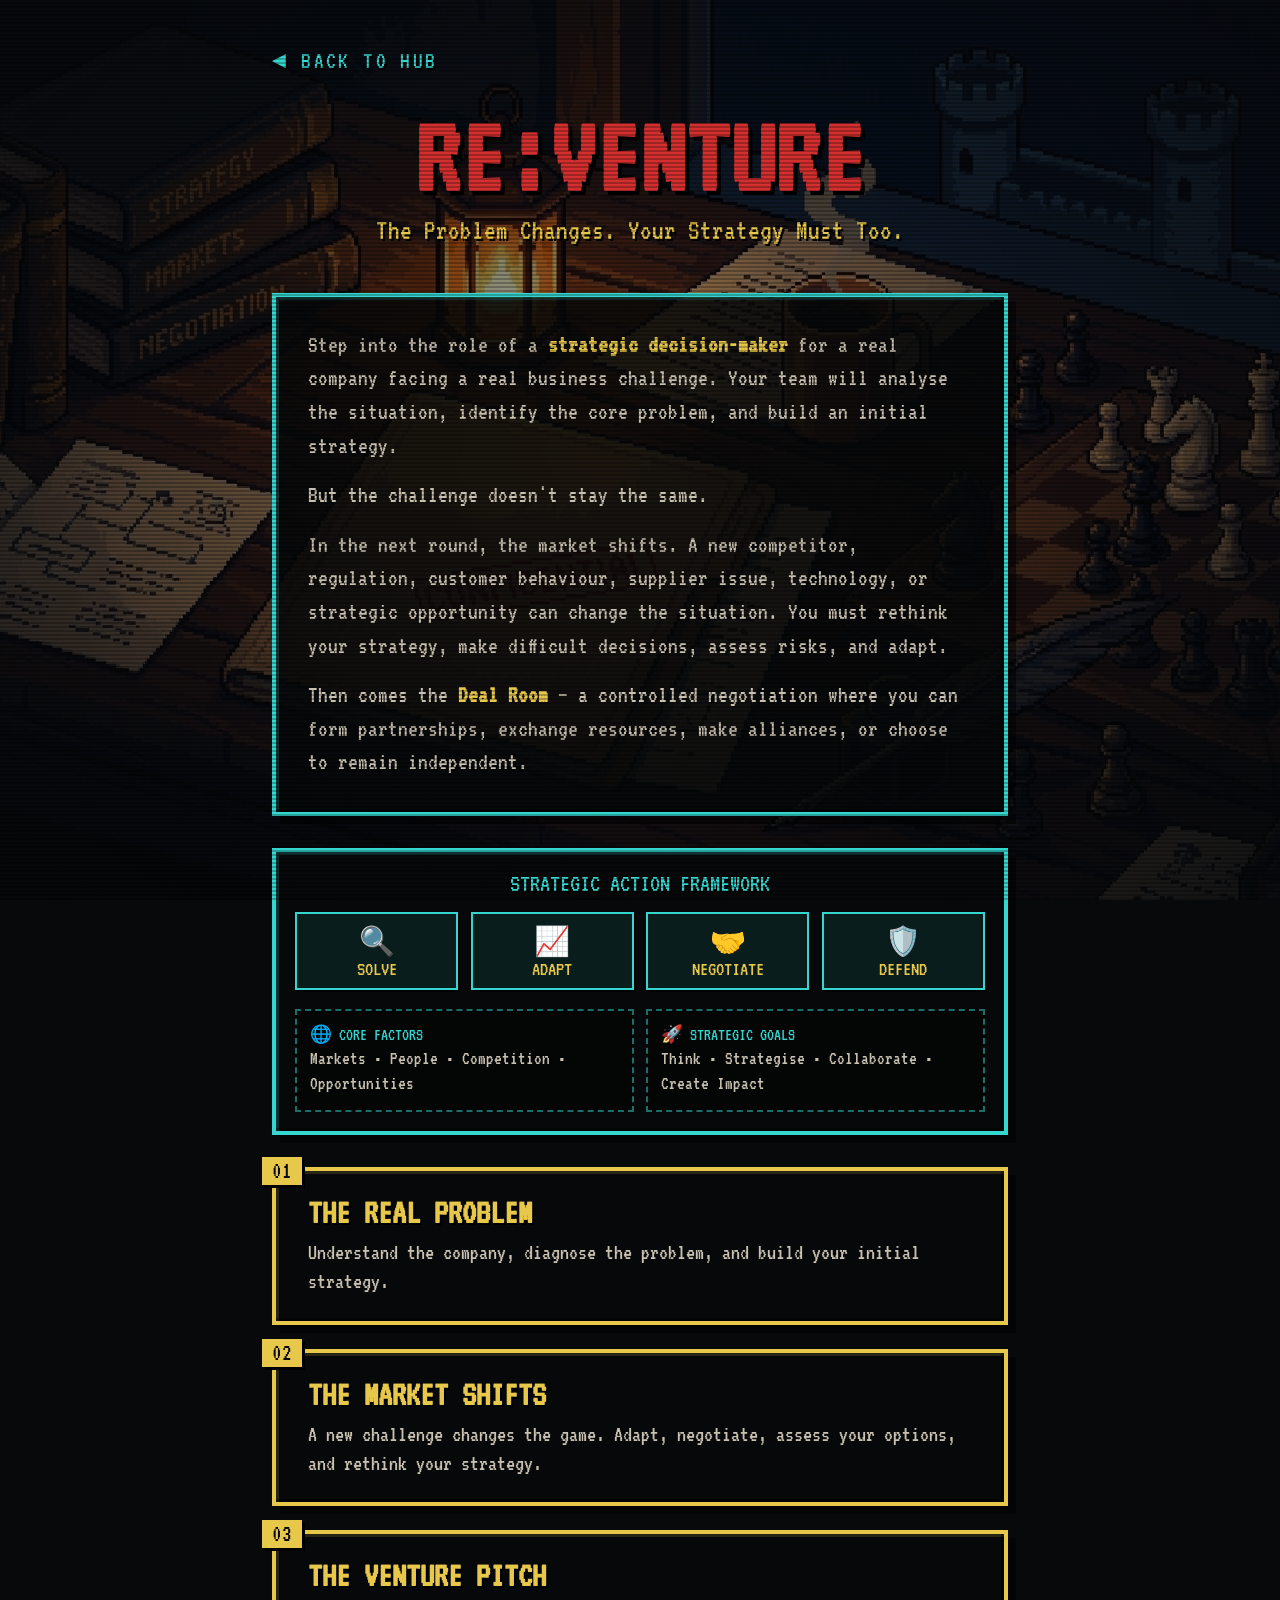
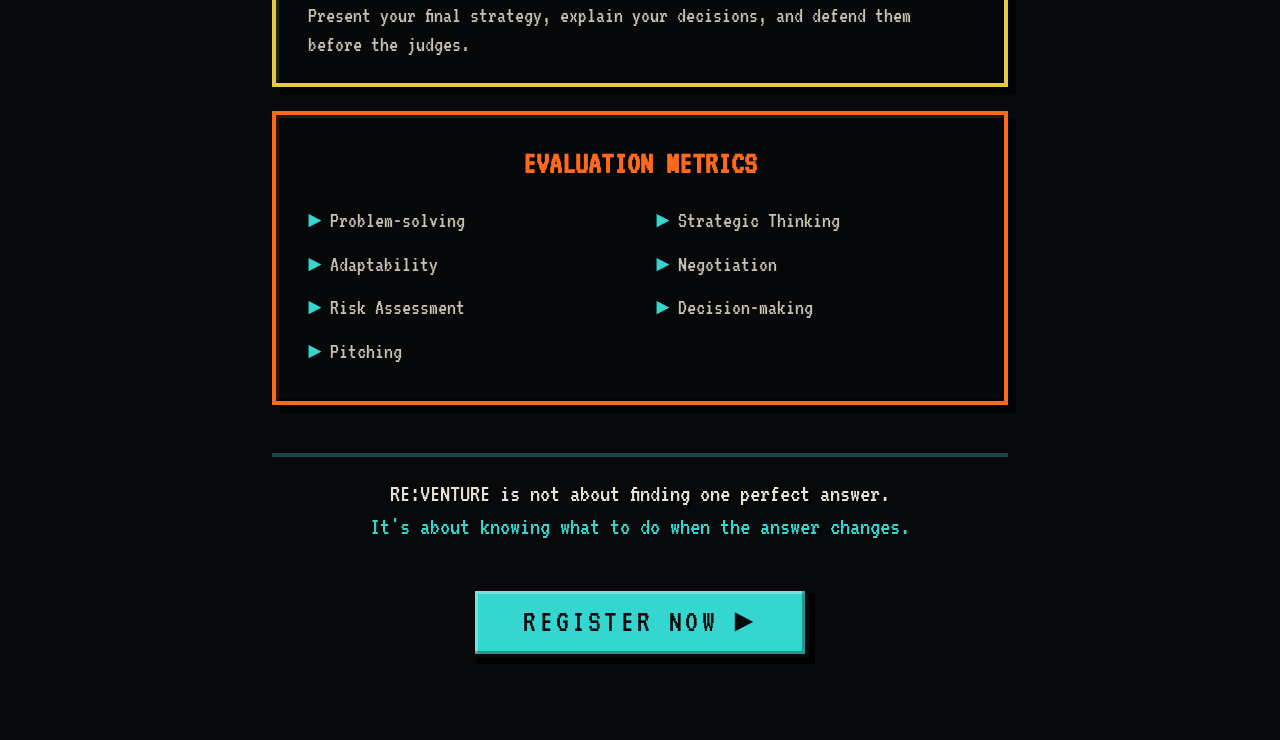
==== reventure.html @ 0a866004 "Clean up animations based on feedback: remove floating biz icons, switch Gazette intro to flip and r" ====
<!DOCTYPE html>
<html lang="en">
<head>
  <meta charset="UTF-8">
  <meta name="viewport" content="width=device-width, initial-scale=1.0">
  <title>RE:VENTURE | IGNITION 1.0</title>
  <link rel="preconnect" href="https://fonts.googleapis.com">
  <link rel="preconnect" href="https://fonts.gstatic.com" crossorigin>
  <link href="https://fonts.googleapis.com/css2?family=VT323&family=Space+Mono:wght@400;700&display=swap" rel="stylesheet">
  <style>
    * { box-sizing: border-box; margin: 0; padding: 0; }

    body {
      background-color: #07090A;
      color: #E6E1D1;
      font-family: 'VT323', monospace;
      min-height: 100vh;
      overflow-x: hidden;
      /* Full pixel art desk as background */
      background-image: url('assets/images/reventure-bg.jpg');
      background-size: cover;
      background-position: center;
      background-repeat: no-repeat;
      background-attachment: fixed;
      image-rendering: pixelated;
    }

    /* Scanline overlay on the whole page */
    body::after {
      content: "";
      position: fixed;
      top: 0; left: 0;
      width: 100vw; height: 100vh;
      background: linear-gradient(rgba(18,16,16,0) 50%, rgba(0,0,0,0.25) 50%);
      background-size: 100% 4px;
      pointer-events: none;
      z-index: 999;
    }

    /* Dark overlay so text is readable over the pixel art */
    .page-overlay {
      position: fixed;
      top: 0; left: 0;
      width: 100vw; height: 100vh;
      background: radial-gradient(ellipse at center, rgba(7,9,10,0.3) 0%, rgba(7,9,10,0.85) 100%);
      z-index: 0;
      pointer-events: none;
    }

    .page-content {
      position: relative;
      z-index: 10;
      max-width: 800px;
      margin: 0 auto;
      padding: 3rem 2rem 5rem;
      animation: fadeUp 0.8s ease forwards;
      opacity: 0;
    }

    @keyframes fadeUp {
      from { opacity: 0; transform: translateY(30px); }
      to { opacity: 1; transform: translateY(0); }
    }

    /* Back button */
    .back-btn {
      display: inline-block;
      color: #35D6D0;
      text-decoration: none;
      font-size: 1.5rem;
      letter-spacing: 0.1em;
      text-shadow: 2px 2px 0 #000;
      margin-bottom: 2rem;
      transition: transform 0.1s;
    }
    .back-btn:hover { transform: translateX(-4px); }

    /* Title area */
    .header {
      text-align: center;
      margin-bottom: 3rem;
    }

    .title {
      font-size: clamp(4rem, 10vw, 7rem);
      line-height: 0.9;
      color: #D32F2F;
      text-shadow: 4px 4px 0 #000;
      text-transform: uppercase;
      margin-bottom: 0.5rem;
    }

    .subtitle {
      font-size: 1.8rem;
      color: #E8C84A;
      text-shadow: 2px 2px 0 #000;
    }

    /* Content boxes styled like pixel-art game UI panels */
    .pixel-panel {
      background: rgba(7, 9, 10, 0.85);
      border: 4px solid #35D6D0;
      box-shadow: 
        inset -3px -3px 0 rgba(0,0,0,0.4),
        inset 3px 3px 0 rgba(53,214,208,0.2),
        8px 8px 0 rgba(0,0,0,0.5);
      padding: 2rem;
      margin-bottom: 2rem;
    }

    .pixel-panel p {
      font-size: 1.5rem;
      line-height: 1.4;
      margin-bottom: 1rem;
      color: #C8C0B0;
    }
    .pixel-panel p:last-child { margin-bottom: 0; }

    .pixel-panel strong {
      color: #E8C84A;
    }

    /* Journey Steps */
    .step-box {
      background: rgba(7, 9, 10, 0.85);
      border: 4px solid #E8C84A;
      box-shadow: 
        inset -3px -3px 0 rgba(0,0,0,0.4),
        inset 3px 3px 0 rgba(232,200,74,0.15),
        8px 8px 0 rgba(0,0,0,0.5);
      padding: 1.5rem 2rem;
      margin-bottom: 1.5rem;
      position: relative;
    }

    .step-num {
      position: absolute;
      top: -14px; left: -14px;
      background: #E8C84A;
      color: #07090A;
      font-size: 1.5rem;
      padding: 2px 10px;
      box-shadow: 3px 3px 0 #000;
    }

    .step-title {
      font-size: 2.2rem;
      color: #E8C84A;
      text-shadow: 2px 2px 0 #000;
      margin-bottom: 0.5rem;
    }

    .step-desc {
      font-size: 1.4rem;
      color: #C8C0B0;
      line-height: 1.3;
    }

    /* Skills grid */
    .skills-panel {
      background: rgba(7, 9, 10, 0.85);
      border: 4px solid #FF6A1A;
      box-shadow: 
        inset -3px -3px 0 rgba(0,0,0,0.4),
        inset 3px 3px 0 rgba(255,106,26,0.15),
        8px 8px 0 rgba(0,0,0,0.5);
      padding: 2rem;
      margin-bottom: 2rem;
    }

    .skills-title {
      font-size: 2rem;
      color: #FF6A1A;
      text-shadow: 2px 2px 0 #000;
      text-align: center;
      margin-bottom: 1.5rem;
    }

    .skills-grid {
      display: grid;
      grid-template-columns: 1fr 1fr;
      gap: 0.5rem 2rem;
    }

    .skill-item {
      font-size: 1.4rem;
      color: #C8C0B0;
      padding: 0.3rem 0;
    }
    .skill-item::before {
      content: "► ";
      color: #35D6D0;
    }

    /* Footer quote */
    .footer-quote {
      text-align: center;
      margin-top: 3rem;
      padding-top: 1.5rem;
      border-top: 4px solid rgba(53,214,208,0.3);
    }

    .footer-quote p {
      font-size: 1.6rem;
      color: #E6E1D1;
      text-shadow: 2px 2px 0 #000;
      margin-bottom: 0.5rem;
    }

    .footer-quote .accent {
      color: #35D6D0;
    }

    /* Responsive */
    @media (max-width: 768px) {
      .page-content { padding: 1.5rem 0.8rem 3rem; }
      .skills-grid { grid-template-columns: 1fr; }
      .framework-pillars { grid-template-columns: 1fr !important; }
      .pixel-panel, .step-box, .skills-panel { padding: 1rem; }
      .register-btn { padding: 0.8rem 1.5rem !important; font-size: 1.5rem !important; }
    }
  </style>
</head>
<body>

  <div class="page-overlay"></div>

  <div class="page-content">
    <a href="index.html" class="back-btn">◄ BACK TO HUB</a>

    <header class="header">
      <h1 class="title">RE:VENTURE</h1>
      <div class="subtitle">The Problem Changes. Your Strategy Must Too.</div>
    </header>

    <div class="pixel-panel">
      <p>Step into the role of a <strong>strategic decision-maker</strong> for a real company facing a real business challenge. Your team will analyse the situation, identify the core problem, and build an initial strategy.</p>
      <p>But the challenge doesn't stay the same.</p>
      <p>In the next round, the market shifts. A new competitor, regulation, customer behaviour, supplier issue, technology, or strategic opportunity can change the situation. You must rethink your strategy, make difficult decisions, assess risks, and adapt.</p>
      <p>Then comes the <strong>Deal Room</strong> — a controlled negotiation where you can form partnerships, exchange resources, make alliances, or choose to remain independent.</p>
    </div>

    <!-- Action Framework Infographic Block -->
    <div style="background: rgba(7, 9, 10, 0.9); border: 4px solid #35D6D0; box-shadow: inset -3px -3px 0 rgba(0,0,0,0.4), inset 3px 3px 0 rgba(53,214,208,0.2), 8px 8px 0 rgba(0,0,0,0.5); padding: 1.2rem; margin-bottom: 2rem;">
      <div style="font-size: 1.6rem; color: #35D6D0; text-shadow: 2px 2px 0 #000; text-align: center; margin-bottom: 1rem; text-transform: uppercase;">STRATEGIC ACTION FRAMEWORK</div>
      
      <div style="display: grid; grid-template-columns: repeat(auto-fit, minmax(120px, 1fr)); gap: 0.8rem; margin-bottom: 1.2rem;">
        <div style="background: rgba(53,214,208,0.1); border: 2px solid #35D6D0; padding: 0.6rem; text-align: center; box-shadow: 2px 2px 0 #000;">
          <div style="font-size: 1.8rem;">🔍</div>
          <div style="font-size: 1.3rem; color: #E8C84A;">SOLVE</div>
        </div>
        <div style="background: rgba(53,214,208,0.1); border: 2px solid #35D6D0; padding: 0.6rem; text-align: center; box-shadow: 2px 2px 0 #000;">
          <div style="font-size: 1.8rem;">📈</div>
          <div style="font-size: 1.3rem; color: #E8C84A;">ADAPT</div>
        </div>
        <div style="background: rgba(53,214,208,0.1); border: 2px solid #35D6D0; padding: 0.6rem; text-align: center; box-shadow: 2px 2px 0 #000;">
          <div style="font-size: 1.8rem;">🤝</div>
          <div style="font-size: 1.3rem; color: #E8C84A;">NEGOTIATE</div>
        </div>
        <div style="background: rgba(53,214,208,0.1); border: 2px solid #35D6D0; padding: 0.6rem; text-align: center; box-shadow: 2px 2px 0 #000;">
          <div style="font-size: 1.8rem;">🛡️</div>
          <div style="font-size: 1.3rem; color: #E8C84A;">DEFEND</div>
        </div>
      </div>

      <div class="framework-pillars" style="display: grid; grid-template-columns: 1fr 1fr; gap: 0.8rem;">
        <div style="border: 2px dashed rgba(53,214,208,0.5); padding: 0.8rem; background: rgba(0,0,0,0.3);">
          <div style="font-size: 1.1rem; color: #35D6D0; margin-bottom: 0.2rem;">🌐 CORE FACTORS</div>
          <div style="font-size: 1.2rem; color: #C8C0B0; line-height: 1.3;">Markets • People • Competition • Opportunities</div>
        </div>
        <div style="border: 2px dashed rgba(53,214,208,0.5); padding: 0.8rem; background: rgba(0,0,0,0.3);">
          <div style="font-size: 1.1rem; color: #35D6D0; margin-bottom: 0.2rem;">🚀 STRATEGIC GOALS</div>
          <div style="font-size: 1.2rem; color: #C8C0B0; line-height: 1.3;">Think • Strategise • Collaborate • Create Impact</div>
        </div>
      </div>
    </div>

    <div class="step-box">
      <div class="step-num">01</div>
      <h3 class="step-title">THE REAL PROBLEM</h3>
      <p class="step-desc">Understand the company, diagnose the problem, and build your initial strategy.</p>
    </div>

    <div class="step-box">
      <div class="step-num">02</div>
      <h3 class="step-title">THE MARKET SHIFTS</h3>
      <p class="step-desc">A new challenge changes the game. Adapt, negotiate, assess your options, and rethink your strategy.</p>
    </div>

    <div class="step-box">
      <div class="step-num">03</div>
      <h3 class="step-title">THE VENTURE PITCH</h3>
      <p class="step-desc">Present your final strategy, explain your decisions, and defend them before the judges.</p>
    </div>

    <div class="skills-panel">
      <h2 class="skills-title">EVALUATION METRICS</h2>
      <div class="skills-grid">
        <div class="skill-item">Problem-solving</div>
        <div class="skill-item">Strategic Thinking</div>
        <div class="skill-item">Adaptability</div>
        <div class="skill-item">Negotiation</div>
        <div class="skill-item">Risk Assessment</div>
        <div class="skill-item">Decision-making</div>
        <div class="skill-item">Pitching</div>
      </div>
    </div>

    <div class="footer-quote">
      <p>RE:VENTURE is not about finding one perfect answer.</p>
      <p class="accent">It's about knowing what to do when the answer changes.</p>
    </div>

    <div style="text-align:center; margin-top:3rem;">
      <a href="https://docs.google.com/forms/d/e/1FAIpQLScLtWP-e8sNjuqlzDMZjwMYVuv-nVF5zEDAC7_CtkMIWanATg/viewform" target="_blank" style="display:inline-block; font-family:'VT323',monospace; font-size:2rem; color:#07090A; background:#35D6D0; padding:0.8rem 3rem; text-decoration:none; text-transform:uppercase; letter-spacing:0.1em; border:4px solid #07090A; box-shadow:inset -3px -3px 0 rgba(0,0,0,0.3), inset 3px 3px 0 rgba(255,255,255,0.3), 6px 6px 0 #000; transition:transform 0.1s;">REGISTER NOW ►</a>
    </div>
  </div>

</body>
</html>
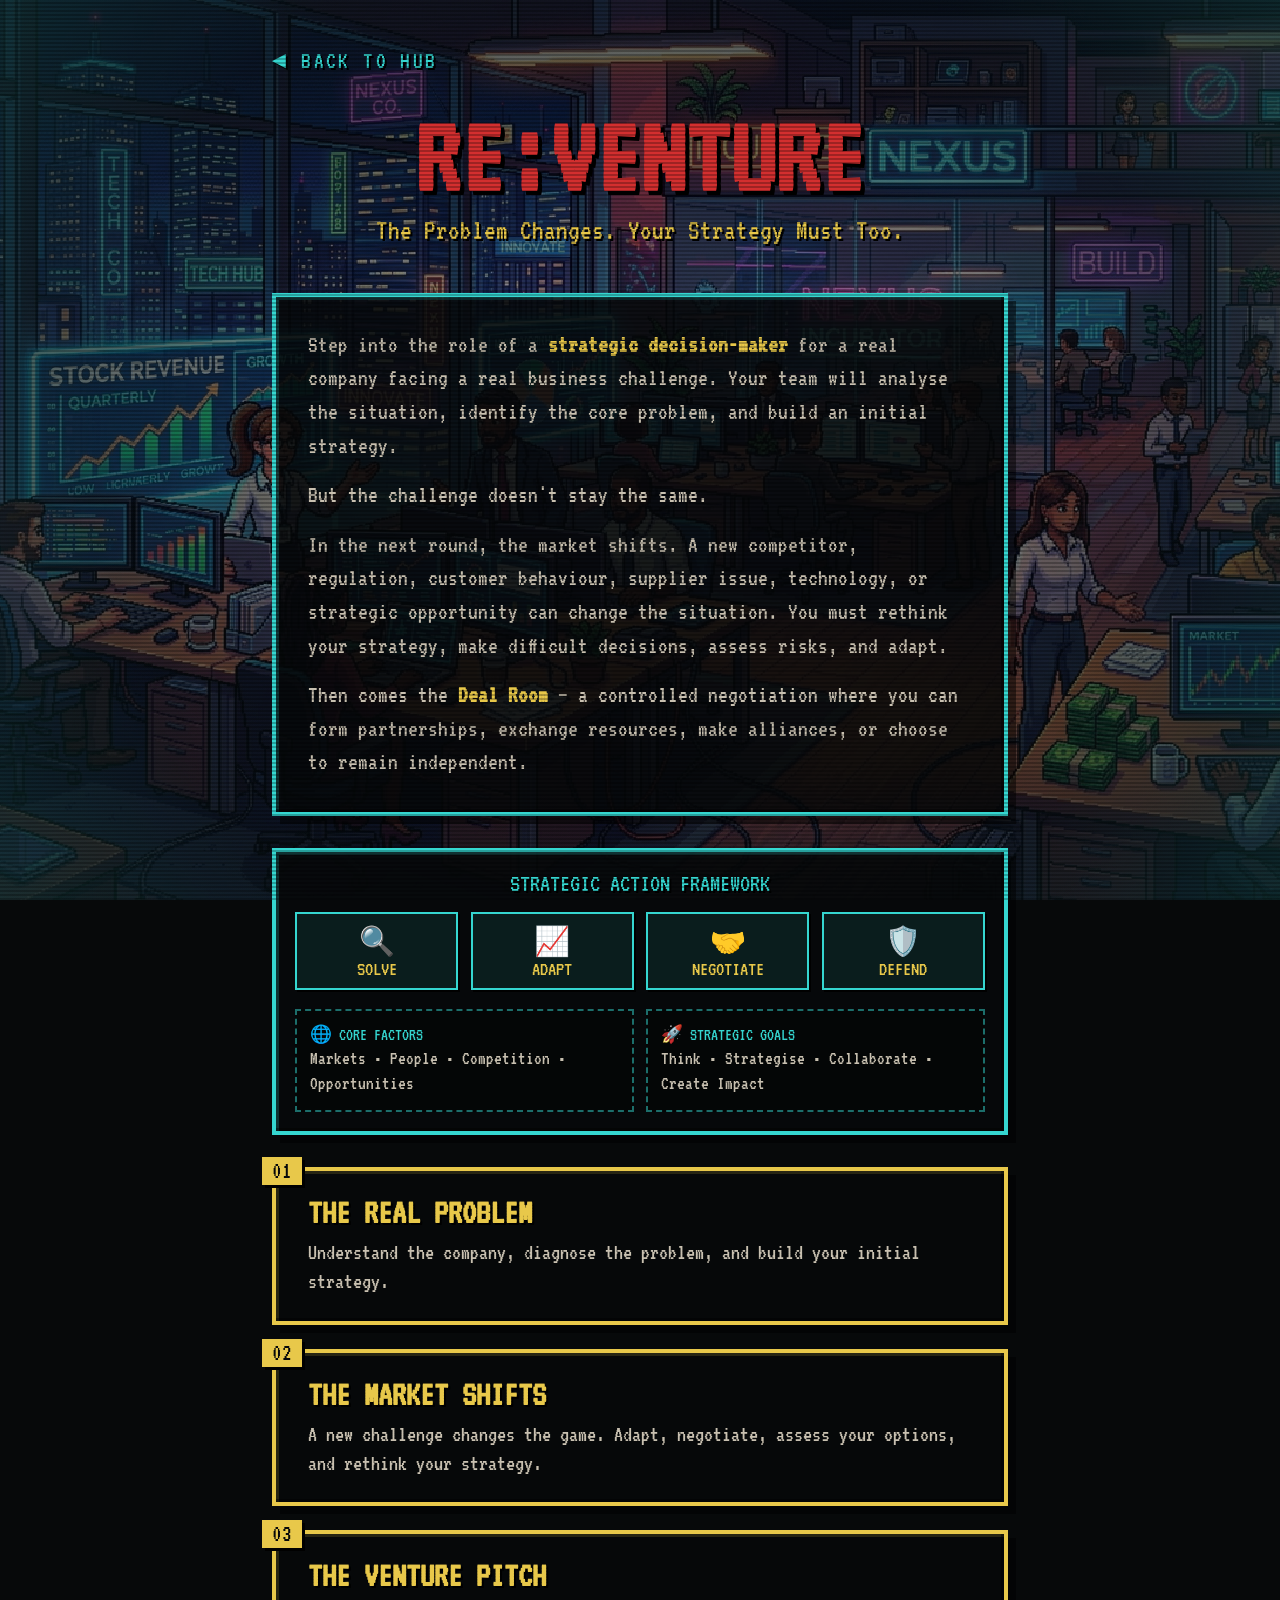
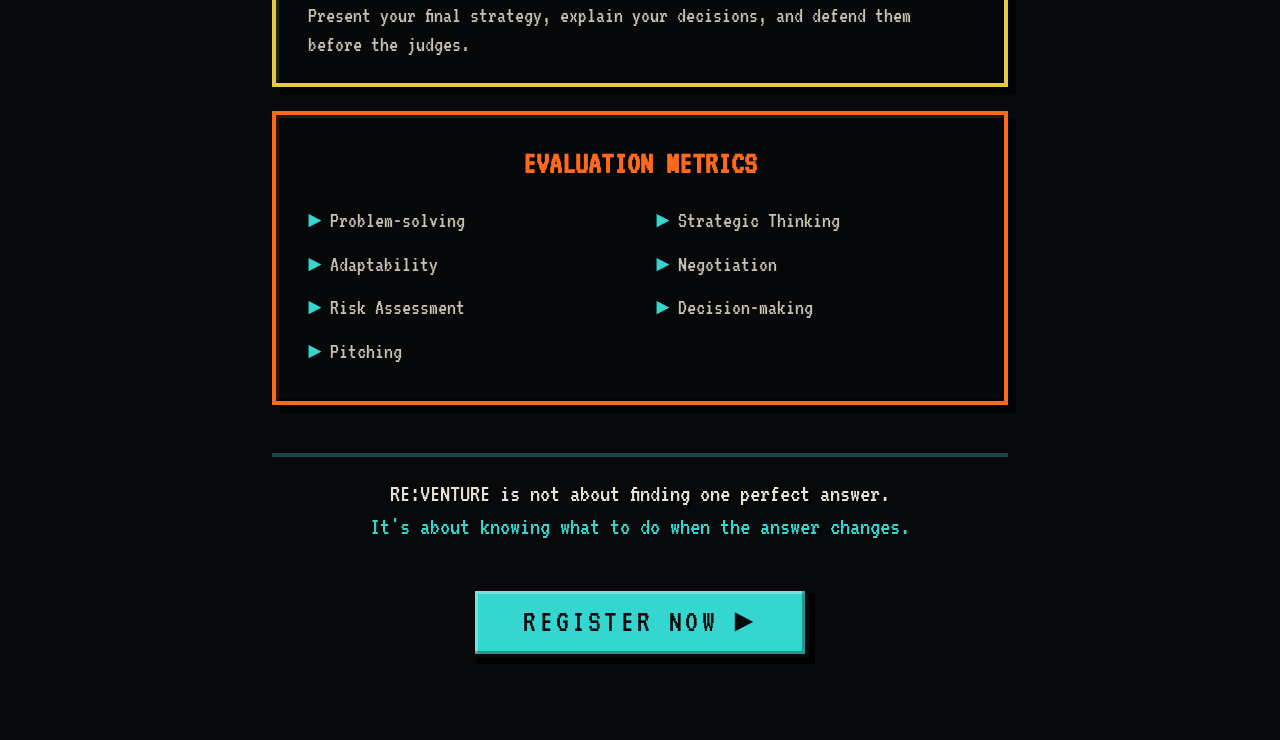
==== commit a3f76537: "Add atmospheric CSS animations (floating data particles, neon pulses, floating embers) to make stati" ====
--- a/reventure.html
+++ b/reventure.html
@@ -211,6 +211,44 @@
       color: #35D6D0;
     }
 
+    /* ========== ATMOSPHERIC ANIMATIONS ========== */
+    .neon-pulse {
+      position: fixed;
+      top: 0; left: 0; width: 100vw; height: 100vh;
+      pointer-events: none;
+      z-index: 1;
+      background: radial-gradient(circle at center, transparent 40%, rgba(53, 214, 208, 0.03) 70%, rgba(53, 214, 208, 0.15) 100%);
+      animation: pulseNeon 3s ease-in-out infinite alternate;
+    }
+    @keyframes pulseNeon {
+      0% { opacity: 0.3; }
+      100% { opacity: 1; }
+    }
+
+    .particle-overlay {
+      position: fixed;
+      top: 0; left: 0;
+      width: 100vw; height: 100vh;
+      pointer-events: none;
+      z-index: 1;
+      overflow: hidden;
+    }
+
+    .particle {
+      position: absolute;
+      background: #35D6D0;
+      border-radius: 50%;
+      opacity: 0;
+      animation: floatUp linear infinite;
+    }
+
+    @keyframes floatUp {
+      0% { transform: translateY(110vh) scale(0); opacity: 0; }
+      20% { opacity: 0.8; box-shadow: 0 0 12px currentColor; }
+      80% { opacity: 0.3; }
+      100% { transform: translateY(-10vh) scale(1.5); opacity: 0; }
+    }
+
     /* Responsive */
     @media (max-width: 768px) {
       .page-content { padding: 1.5rem 0.8rem 3rem; }
@@ -224,6 +262,21 @@
 <body>
 
   <div class="page-overlay"></div>
+  <div class="neon-pulse"></div>
+
+  <!-- FLOATING DATA PARTICLES -->
+  <div class="particle-overlay">
+    <div class="particle" style="left: 10%; width: 4px; height: 4px; animation-duration: 12s; animation-delay: 1s; color: #35D6D0;"></div>
+    <div class="particle" style="left: 25%; width: 6px; height: 6px; animation-duration: 18s; animation-delay: 4s; color: #E8C84A; background: #E8C84A;"></div>
+    <div class="particle" style="left: 40%; width: 3px; height: 3px; animation-duration: 9s; animation-delay: 0s; color: #35D6D0;"></div>
+    <div class="particle" style="left: 55%; width: 5px; height: 5px; animation-duration: 14s; animation-delay: 2s; color: #FF6A1A; background: #FF6A1A;"></div>
+    <div class="particle" style="left: 70%; width: 4px; height: 4px; animation-duration: 10s; animation-delay: 5s; color: #35D6D0;"></div>
+    <div class="particle" style="left: 85%; width: 7px; height: 7px; animation-duration: 20s; animation-delay: 1.5s; color: #E8C84A; background: #E8C84A;"></div>
+    <div class="particle" style="left: 15%; width: 3px; height: 3px; animation-duration: 11s; animation-delay: 7s; color: #FF6A1A; background: #FF6A1A;"></div>
+    <div class="particle" style="left: 50%; width: 5px; height: 5px; animation-duration: 16s; animation-delay: 3.5s; color: #35D6D0;"></div>
+    <div class="particle" style="left: 78%; width: 4px; height: 4px; animation-duration: 13s; animation-delay: 6s; color: #E8C84A; background: #E8C84A;"></div>
+    <div class="particle" style="left: 92%; width: 3px; height: 3px; animation-duration: 8s; animation-delay: 2.5s; color: #35D6D0;"></div>
+  </div>
 
   <div class="page-content">
     <a href="index.html" class="back-btn">◄ BACK TO HUB</a>
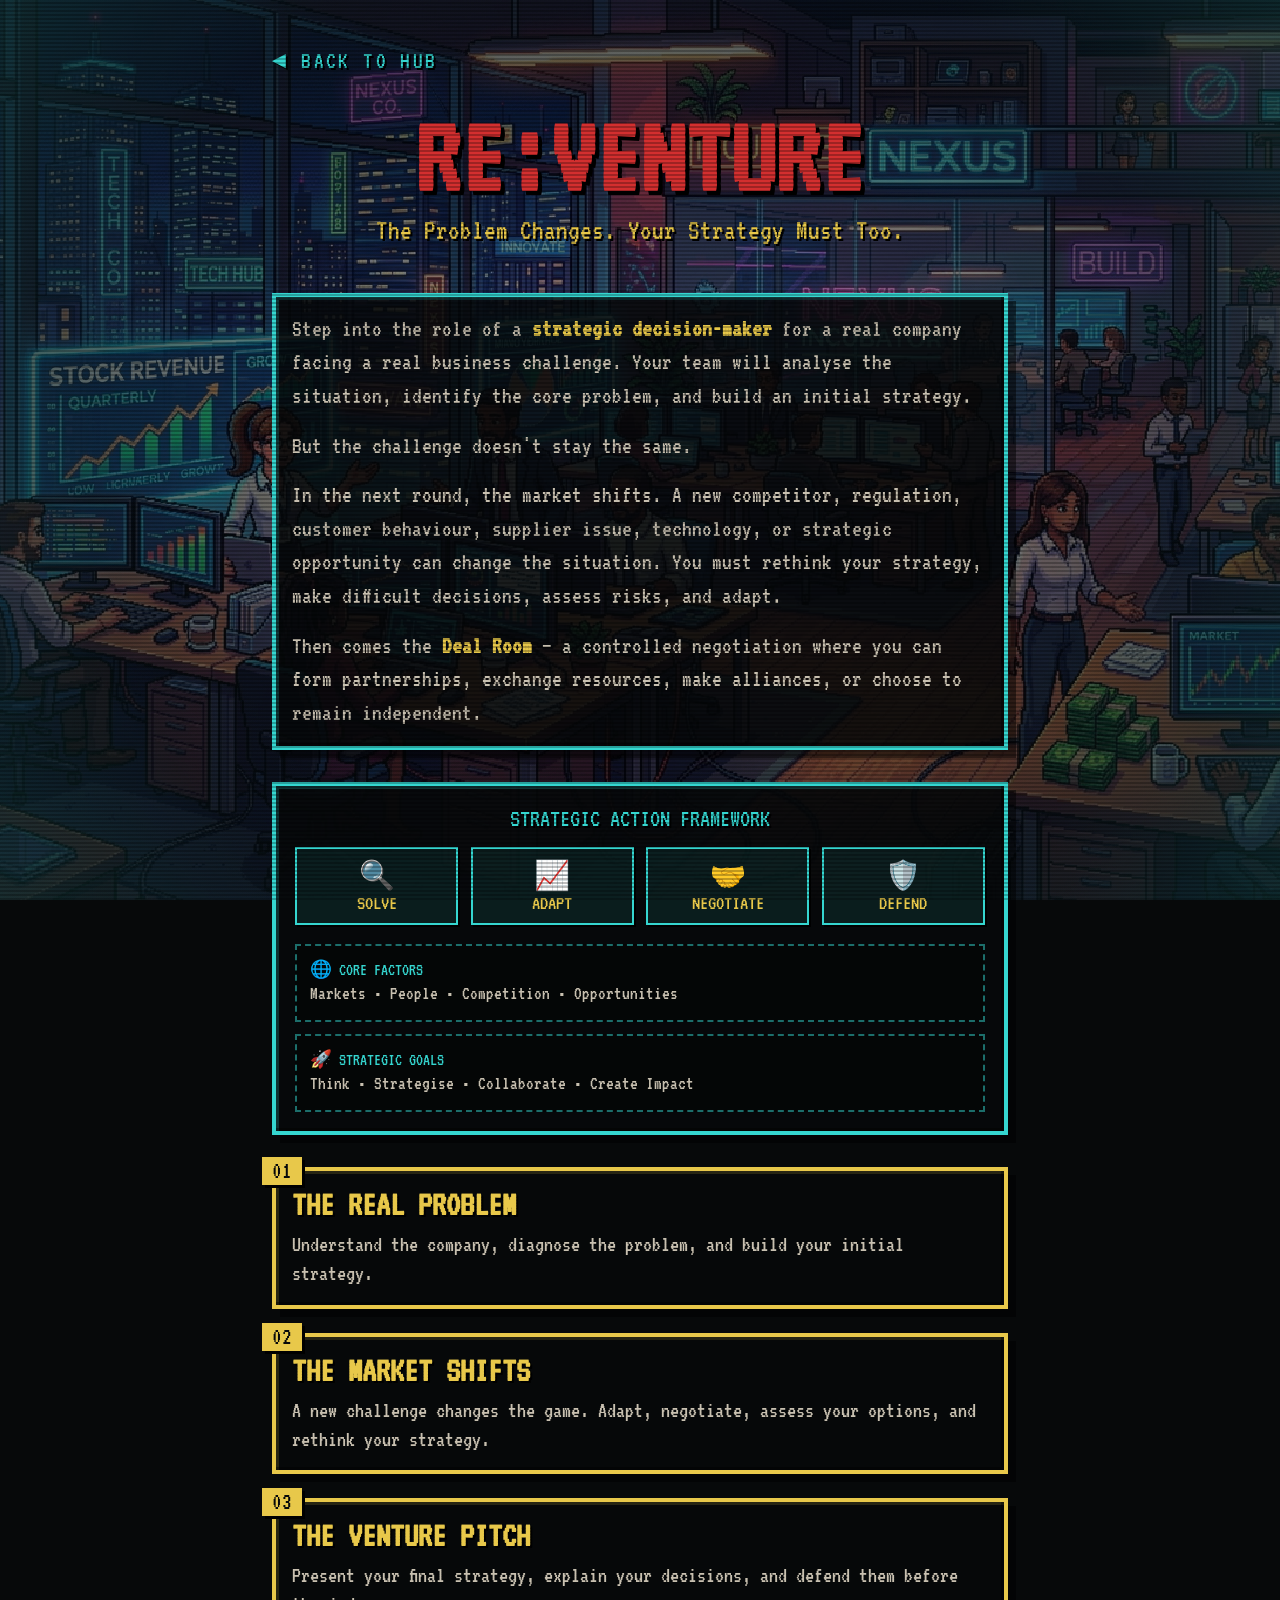
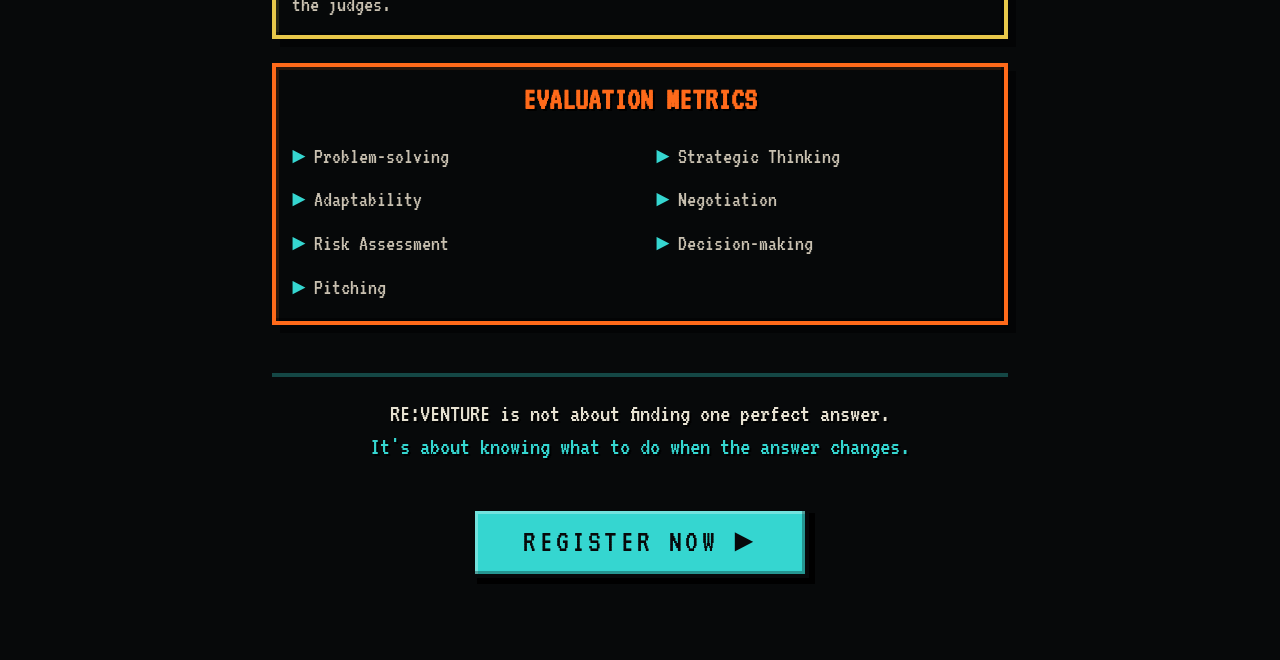
==== commit 47bc00e0: "Add responsive mobile background images for all pages and update main hub to U-KRITI theme" ====
--- a/reventure.html
+++ b/reventure.html
@@ -251,8 +251,15 @@
 
     /* Responsive */
     @media (max-width: 768px) {
+      body {
+        background-image: url('assets/images/reventure-bg-mobile.jpg');
+      }
       .page-content { padding: 1.5rem 0.8rem 3rem; }
       .skills-grid { grid-template-columns: 1fr; }
+      .framework-pillars { grid-template-columns: 1fr !important; }
+      .pixel-panel, .step-box, .skills-panel { padding: 1rem; }
+      .register-btn { padding: 0.8rem 1.5rem !important; font-size: 1.5rem !important; }
+    }
       .framework-pillars { grid-template-columns: 1fr !important; }
       .pixel-panel, .step-box, .skills-panel { padding: 1rem; }
       .register-btn { padding: 0.8rem 1.5rem !important; font-size: 1.5rem !important; }
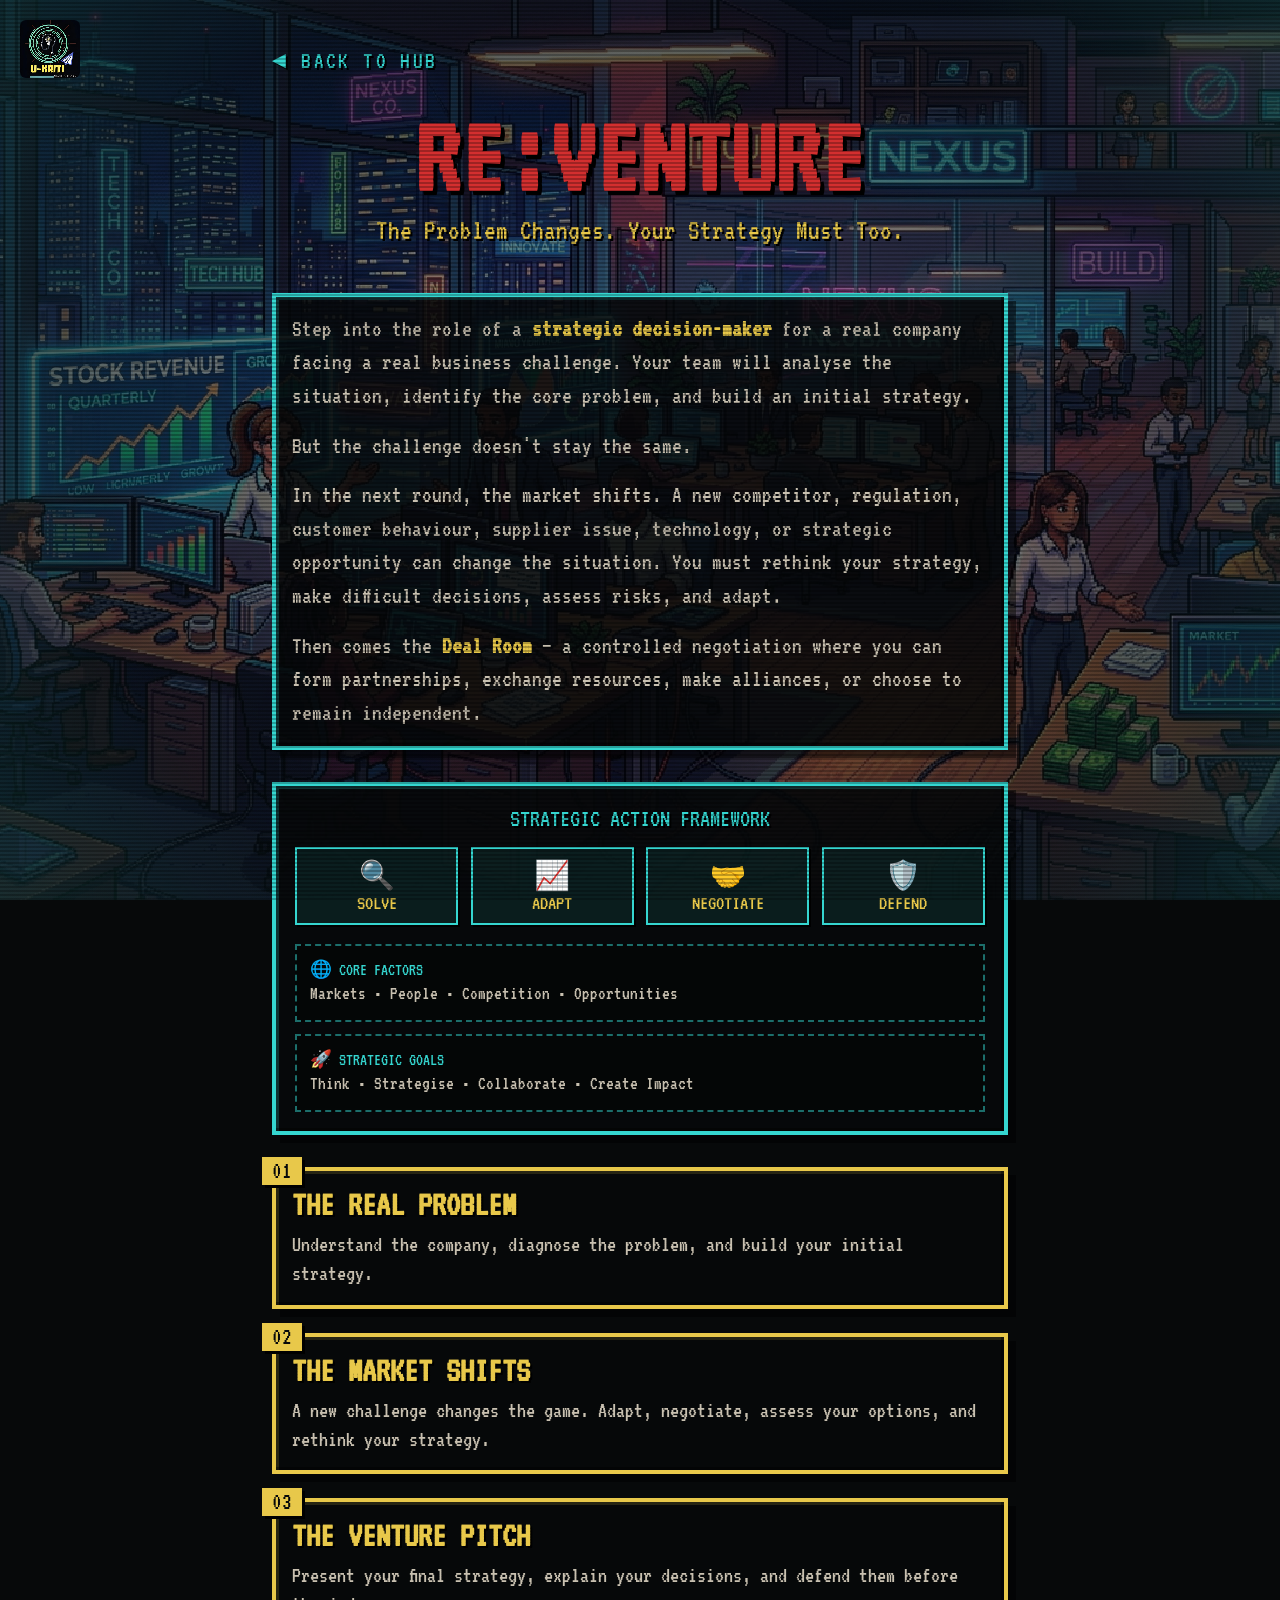
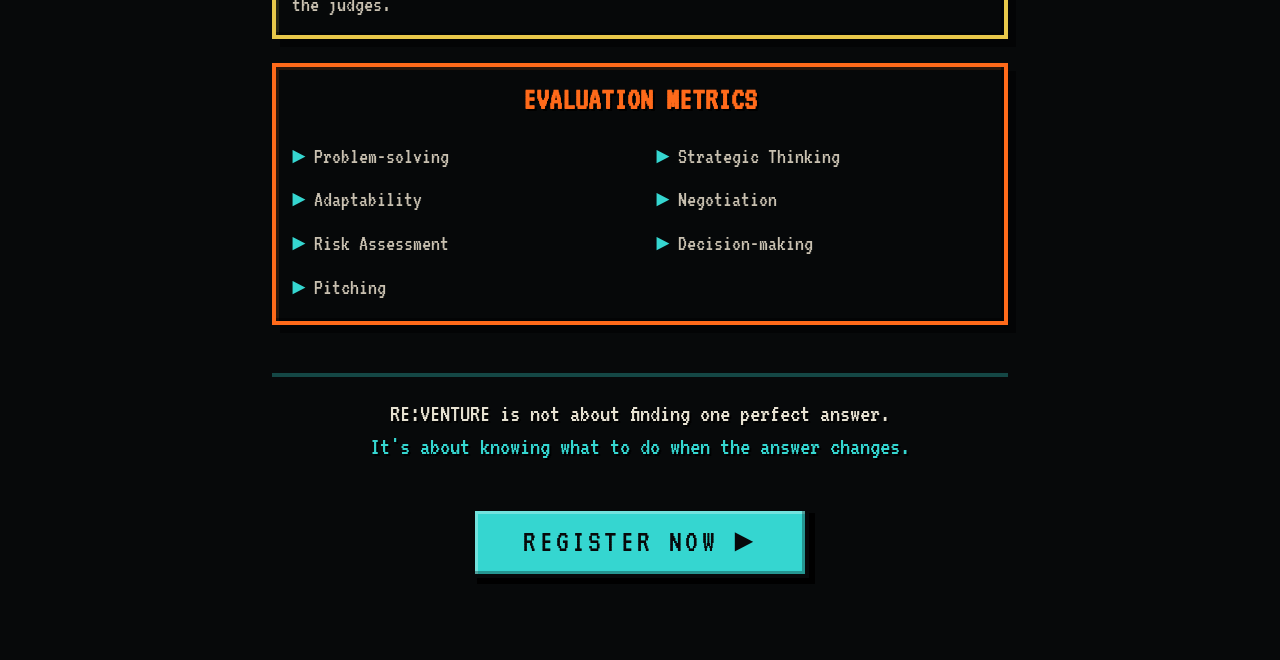
==== commit 9469423a: "Add official U-Kriti logo image to the top-left corner of all pages" ====
--- a/reventure.html
+++ b/reventure.html
@@ -270,6 +270,9 @@
 
   <div class="page-overlay"></div>
   <div class="neon-pulse"></div>
+  
+  <!-- U-Kriti Logo Top Left -->
+  <img src="assets/images/ukriti-logo.png" alt="U-Kriti Logo" style="position: absolute; top: 20px; left: 20px; width: 60px; height: auto; border-radius: 6px; z-index: 1000;">
 
   <!-- FLOATING DATA PARTICLES -->
   <div class="particle-overlay">
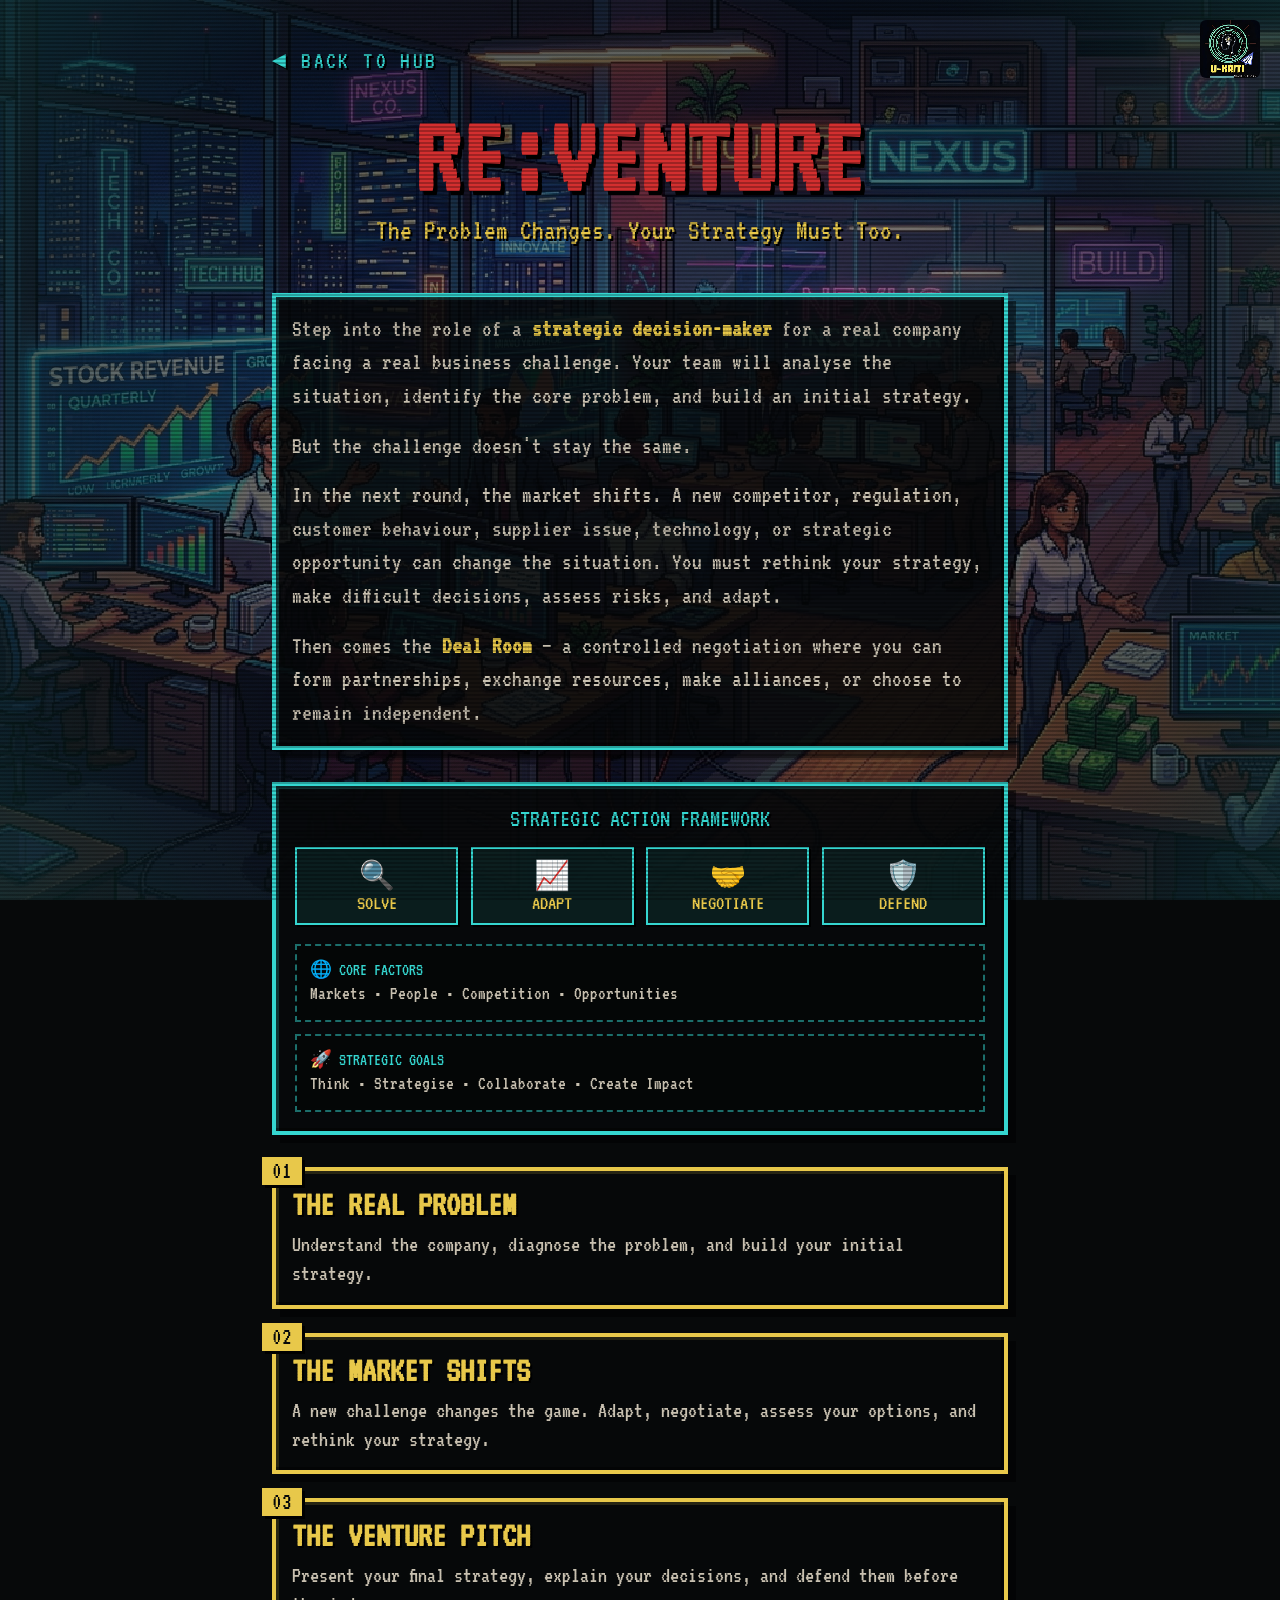
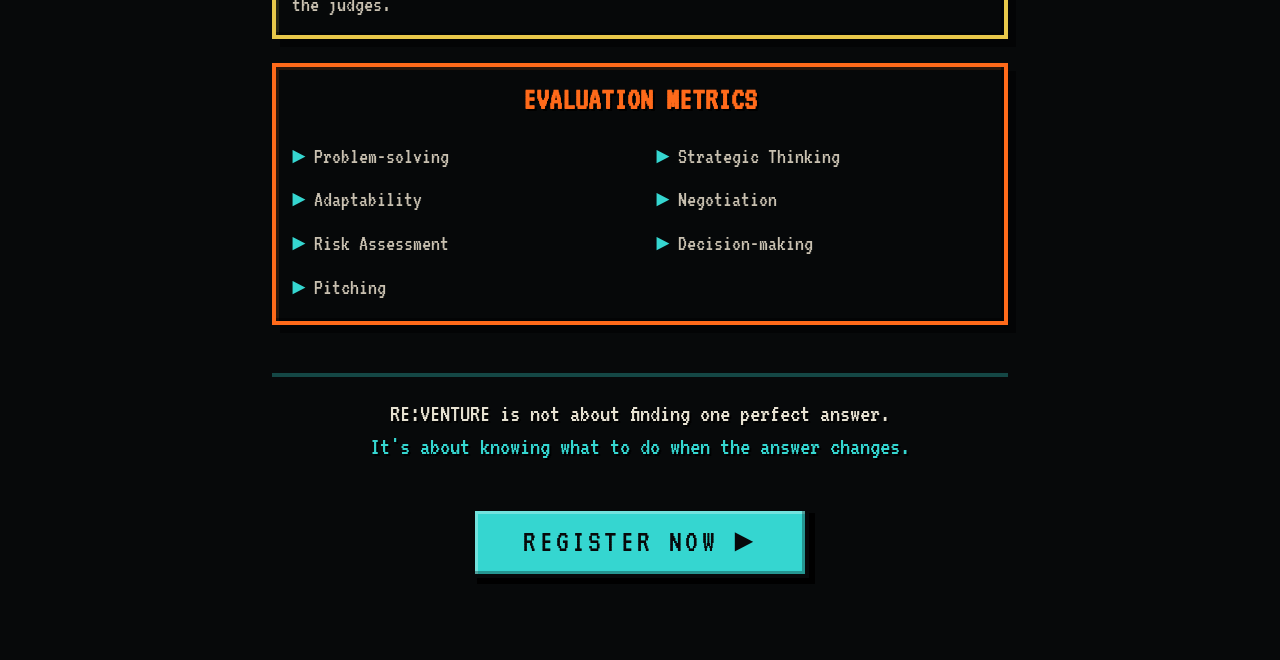
==== commit 10aae1e4: "Move official U-Kriti logo to the top-right corner across all pages" ====
--- a/reventure.html
+++ b/reventure.html
@@ -271,8 +271,8 @@
   <div class="page-overlay"></div>
   <div class="neon-pulse"></div>
   
-  <!-- U-Kriti Logo Top Left -->
-  <img src="assets/images/ukriti-logo.png" alt="U-Kriti Logo" style="position: absolute; top: 20px; left: 20px; width: 60px; height: auto; border-radius: 6px; z-index: 1000;">
+  <!-- U-Kriti Logo Top Right -->
+  <img src="assets/images/ukriti-logo.png" alt="U-Kriti Logo" style="position: absolute; top: 20px; right: 20px; width: 60px; height: auto; border-radius: 6px; z-index: 1000;">
 
   <!-- FLOATING DATA PARTICLES -->
   <div class="particle-overlay">
